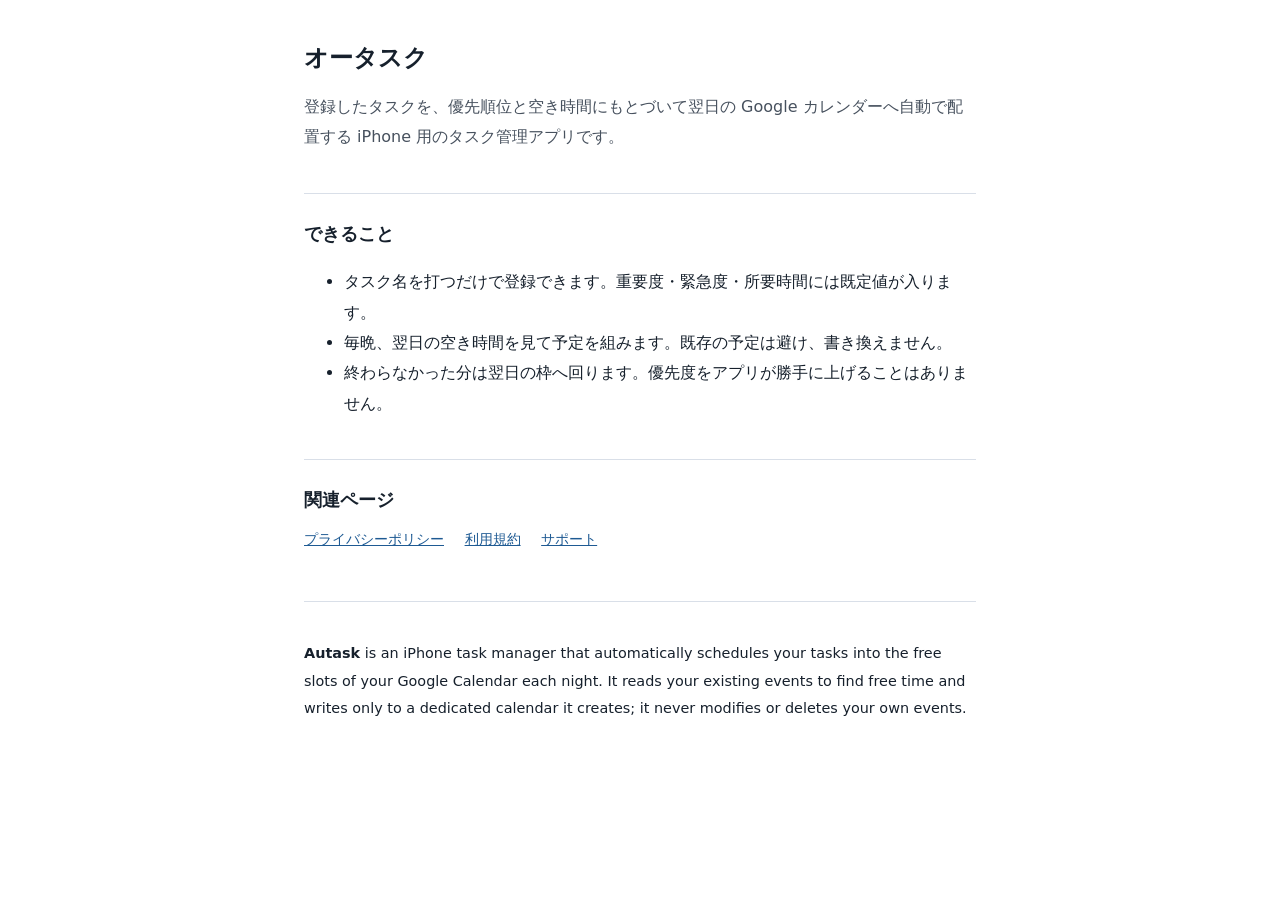
==== index.html @ ea1cfcee "オータスクの公開ページを更新" ====
<!doctype html>
<html lang="ja">
<head>
<meta charset="utf-8">
<meta name="viewport" content="width=device-width, initial-scale=1">
<title>オータスク（Autask）</title>
<link rel="stylesheet" href="./style.css">
</head>
<body>
<h1>オータスク</h1>
<p class="lead">登録したタスクを、優先順位と空き時間にもとづいて翌日の Google カレンダーへ自動で配置する iPhone 用のタスク管理アプリです。</p>

<h2>できること</h2>
<ul>
  <li>タスク名を打つだけで登録できます。重要度・緊急度・所要時間には既定値が入ります。</li>
  <li>毎晩、翌日の空き時間を見て予定を組みます。既存の予定は避け、書き換えません。</li>
  <li>終わらなかった分は翌日の枠へ回ります。優先度をアプリが勝手に上げることはありません。</li>
</ul>

<h2>関連ページ</h2>
<nav>
  <a href="./privacy.html">プライバシーポリシー</a>
  <a href="./terms.html">利用規約</a>
  <a href="./support.html">サポート</a>
</nav>

<div class="en">
<p><strong>Autask</strong> is an iPhone task manager that automatically schedules your tasks into the free slots of your Google Calendar each night. It reads your existing events to find free time and writes only to a dedicated calendar it creates; it never modifies or deletes your own events.</p>
</div>
</body>
</html>
---- style.css ----
/* 審査員は端末のブラウザで開く。凝らないが、これだけは満たす。 */
:root {
  /* 暗い設定で白飛びさせない */
  color-scheme: light dark;
  --ink: #16202C;
  --ink-2: #47515E;
  --line: #D9DFE8;
  --bg: #FFFFFF;
  --accent: #1E5A93;
}
@media (prefers-color-scheme: dark) {
  :root {
    --ink: #E9EDF2;
    --ink-2: #B3C2D2;
    --line: #2C353F;
    --bg: #0F141A;
    --accent: #6FA6DC;
  }
}
body {
  font-family: -apple-system, "Hiragino Sans", system-ui, sans-serif;
  line-height: 1.9;
  max-width: 42rem;
  margin: 0 auto;
  padding: 2.5rem 1.25rem 5rem;
  color: var(--ink);
  background: var(--bg);
  -webkit-text-size-adjust: 100%;
}
h1 { font-size: 1.5rem; line-height: 1.5; margin: 0 0 .25rem; }
h2 { font-size: 1.1rem; margin: 2.5rem 0 .5rem; padding-top: 1.5rem; border-top: 1px solid var(--line); }
h3 { font-size: 1rem; margin: 1.75rem 0 .25rem; }
p, li { color: var(--ink); }
a { color: var(--accent); }
.updated { color: var(--ink-2); font-size: .875rem; margin: 0 0 2rem; }
.lead { color: var(--ink-2); }
.note { color: var(--ink-2); font-size: .9rem; }
/* 表を横にはみ出させない */
.scroll { overflow-x: auto; }
table { border-collapse: collapse; width: 100%; font-size: .95rem; }
th, td { text-align: left; padding: .5rem .75rem; border-bottom: 1px solid var(--line); vertical-align: top; }
th { color: var(--ink-2); font-weight: 600; white-space: nowrap; }
nav { margin-bottom: 2rem; font-size: .9rem; }
nav a { margin-right: 1rem; }
.en { margin-top: 3rem; padding-top: 1.5rem; border-top: 1px solid var(--line); color: var(--ink-2); font-size: .9rem; }
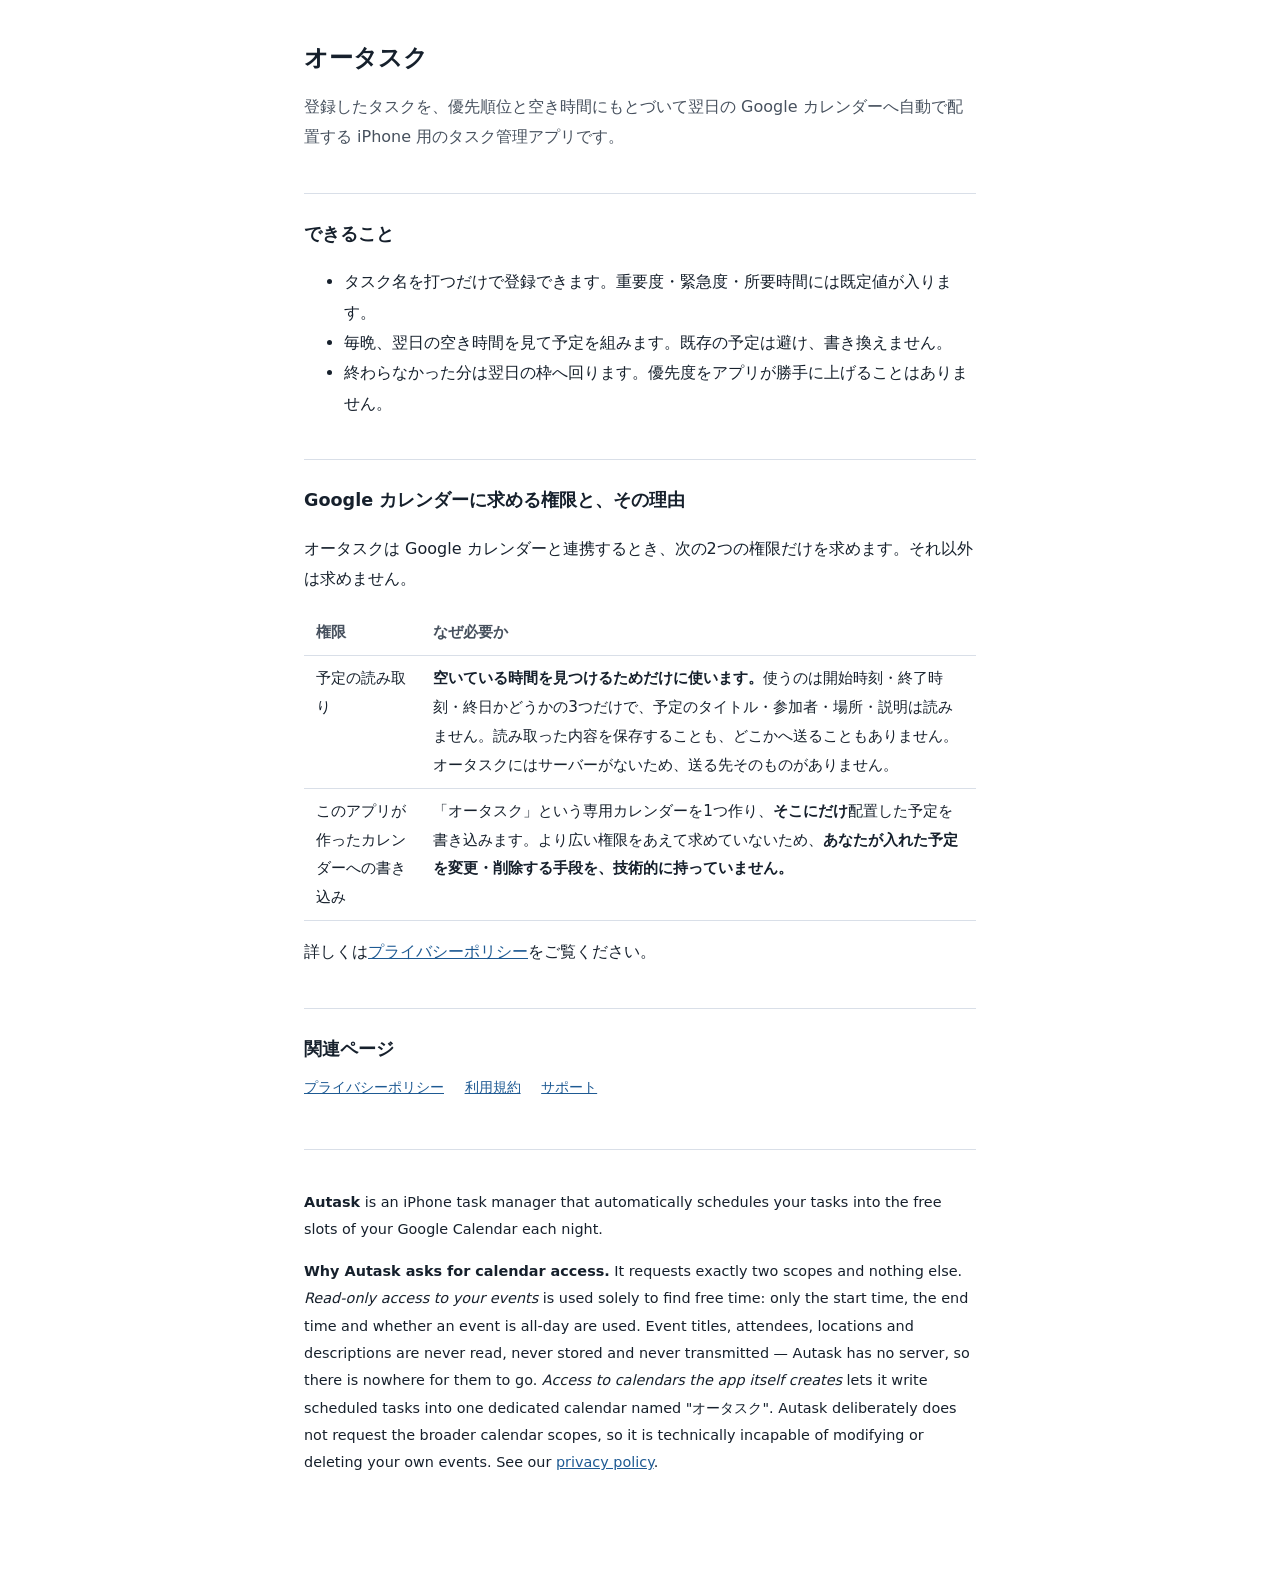
==== commit 84869fab: "オータスクの公開ページを更新" ====
--- a/index.html
+++ b/index.html
@@ -17,15 +17,31 @@
   <li>終わらなかった分は翌日の枠へ回ります。優先度をアプリが勝手に上げることはありません。</li>
 </ul>
 
+<h2>Google カレンダーに求める権限と、その理由</h2>
+<p>オータスクは Google カレンダーと連携するとき、次の2つの権限だけを求めます。それ以外は求めません。</p>
+<table>
+  <tr><th>権限</th><th>なぜ必要か</th></tr>
+  <tr>
+    <td>予定の読み取り</td>
+    <td><strong>空いている時間を見つけるためだけに使います。</strong>使うのは開始時刻・終了時刻・終日かどうかの3つだけで、予定のタイトル・参加者・場所・説明は読みません。読み取った内容を保存することも、どこかへ送ることもありません。オータスクにはサーバーがないため、送る先そのものがありません。</td>
+  </tr>
+  <tr>
+    <td>このアプリが作ったカレンダーへの書き込み</td>
+    <td>「オータスク」という専用カレンダーを1つ作り、<strong>そこにだけ</strong>配置した予定を書き込みます。より広い権限をあえて求めていないため、<strong>あなたが入れた予定を変更・削除する手段を、技術的に持っていません。</strong></td>
+  </tr>
+</table>
+<p>詳しくは<a href="https://takec02.github.io/autask-site/privacy.html">プライバシーポリシー</a>をご覧ください。</p>
+
 <h2>関連ページ</h2>
 <nav>
-  <a href="./privacy.html">プライバシーポリシー</a>
-  <a href="./terms.html">利用規約</a>
-  <a href="./support.html">サポート</a>
+  <a href="https://takec02.github.io/autask-site/privacy.html">プライバシーポリシー</a>
+  <a href="https://takec02.github.io/autask-site/terms.html">利用規約</a>
+  <a href="https://takec02.github.io/autask-site/support.html">サポート</a>
 </nav>
 
 <div class="en">
-<p><strong>Autask</strong> is an iPhone task manager that automatically schedules your tasks into the free slots of your Google Calendar each night. It reads your existing events to find free time and writes only to a dedicated calendar it creates; it never modifies or deletes your own events.</p>
+<p><strong>Autask</strong> is an iPhone task manager that automatically schedules your tasks into the free slots of your Google Calendar each night.</p>
+<p><strong>Why Autask asks for calendar access.</strong> It requests exactly two scopes and nothing else. <em>Read-only access to your events</em> is used solely to find free time: only the start time, the end time and whether an event is all-day are used. Event titles, attendees, locations and descriptions are never read, never stored and never transmitted — Autask has no server, so there is nowhere for them to go. <em>Access to calendars the app itself creates</em> lets it write scheduled tasks into one dedicated calendar named "オータスク". Autask deliberately does not request the broader calendar scopes, so it is technically incapable of modifying or deleting your own events. See our <a href="https://takec02.github.io/autask-site/privacy.html">privacy policy</a>.</p>
 </div>
 </body>
 </html>
